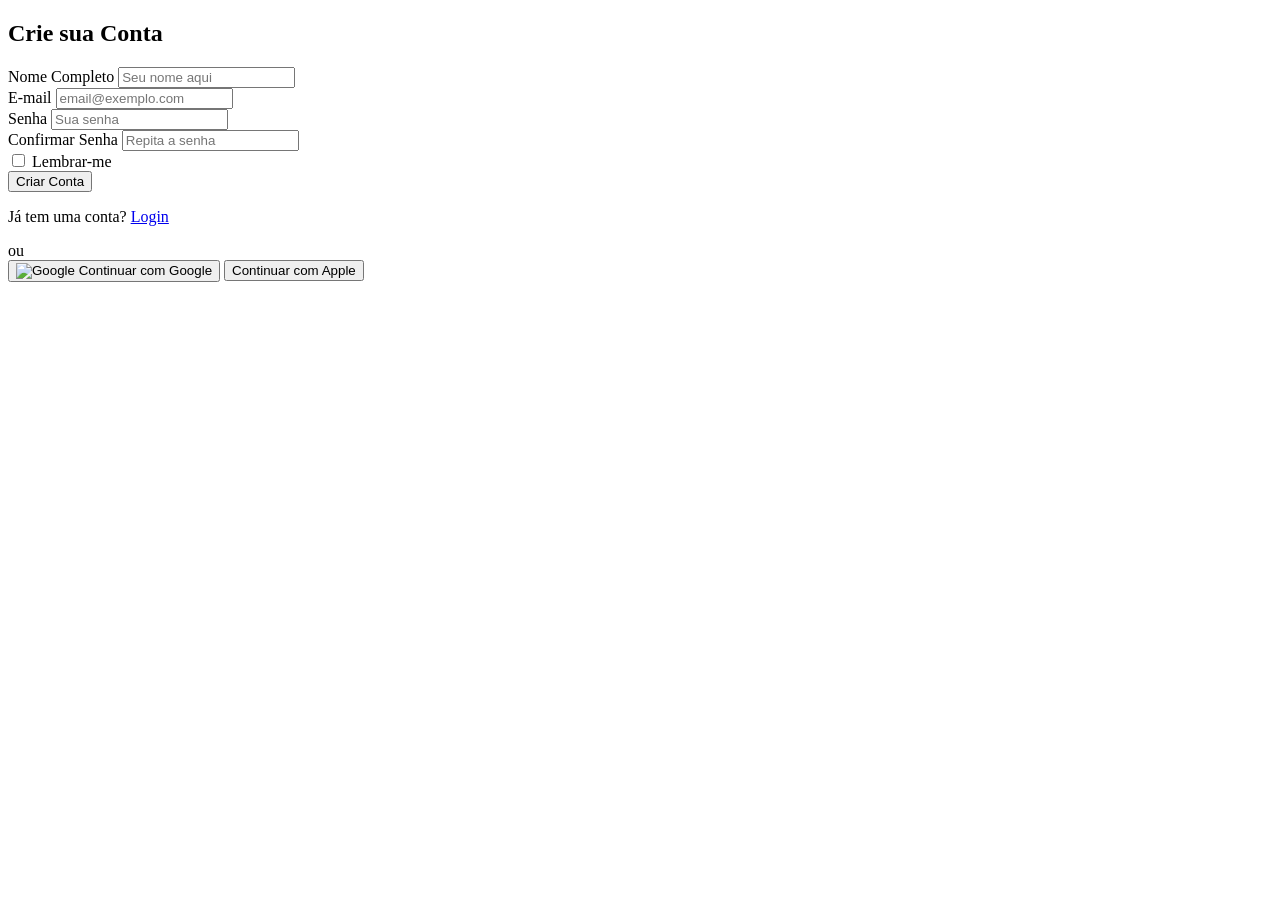
==== templates/cadastro.html @ 8e8ae85b "Meu primeiro commit: Projeto NEXPASS base" ====
<!DOCTYPE html>
<html lang="pt-br">
<head>
    <meta charset="UTF-8">
    <meta name="viewport" content="width=device-width, initial-scale=1.0">
    <title>NEXPASS - Criar Conta</title>
    
    <link rel="preconnect" href="https://fonts.googleapis.com">
    <link rel="preconnect" href="https://fonts.gstatic.com" crossorigin>
    <link href="https://fonts.googleapis.com/css2?family=Montserrat:wght@200;400;500;800&display=swap" rel="stylesheet">
    
    <script src="https://unpkg.com/lucide@latest"></script>
    
    <link rel="stylesheet" href="{{ url_for('static', filename='css/style.css') }}">
</head>
<body class="auth-page">

    <div class="auth-container">
        <div class="auth-card">
            <h2>Crie sua Conta</h2>
            
            <form action="/cadastro" method="POST" class="auth-form">
                <div class="input-group">
                    <label for="name">Nome Completo</label>
                    <input type="text" id="name" name="nome" placeholder="Seu nome aqui" required>
                </div>

                <div class="input-group">
                    <label for="email">E-mail</label>
                    <input type="email" id="email" name="email" placeholder="email@exemplo.com" required>
                </div>

                <div class="input-group">
                    <label for="password">Senha</label>
                    <input type="password" id="password" name="senha" placeholder="Sua senha" required>
                </div>

                <div class="input-group">
                    <label for="confirm-password">Confirmar Senha</label>
                    <input type="password" id="confirm-password" placeholder="Repita a senha" required>
                </div>

                <div class="remember-me">
                    <input type="checkbox" id="remember">
                    <label for="remember">Lembrar-me</label>
                </div>

                <button type="submit" class="btn-primary btn-block">Criar Conta</button>
            </form>

            <p class="auth-footer">
                 Já tem uma conta? <a href="/login">Login</a>
            </p>

            <div class="divider">
                <span>ou</span>
            </div>

            <div class="social-auth">
                <button type="button" class="btn-social">
                    <img src="https://www.google.com/favicon.ico" alt="Google" width="18">
                    Continuar com Google
                </button>
                <button type="button" class="btn-social">
                    <i data-lucide="apple" class="icon-small"></i>
                    Continuar com Apple
                </button>
            </div>
        </div>
    </div>

    <script>
        lucide.createIcons();
    </script>
</body>
</html>
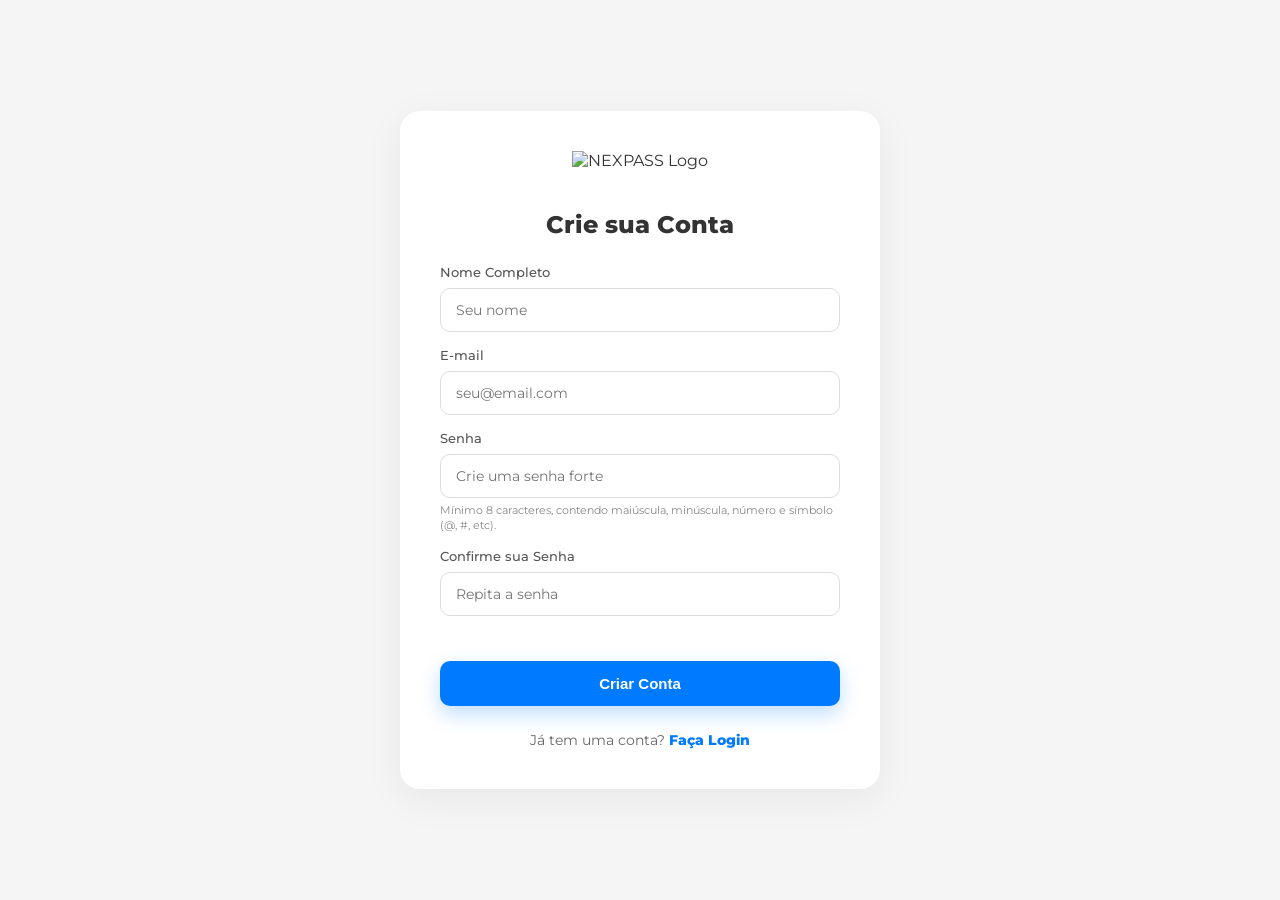
==== commit a4025b78: "🚀 Atualização: Banco Neon (PostgreSQL) e preparação para Cloud Run" ====
--- a/templates/cadastro.html
+++ b/templates/cadastro.html
@@ -7,70 +7,114 @@
     
     <link rel="preconnect" href="https://fonts.googleapis.com">
     <link rel="preconnect" href="https://fonts.gstatic.com" crossorigin>
-    <link href="https://fonts.googleapis.com/css2?family=Montserrat:wght@200;400;500;800&display=swap" rel="stylesheet">
-    
+    <link href="https://fonts.googleapis.com/css2?family=Montserrat:wght@400;500;800&display=swap" rel="stylesheet">
     <script src="https://unpkg.com/lucide@latest"></script>
     
-    <link rel="stylesheet" href="{{ url_for('static', filename='css/style.css') }}">
+    <style>
+        :root {
+            --primary-blue: #007BFF;
+            --hover-blue: #0056B3;
+            --dark-gray: #333333;
+            --light-gray: #F5F5F5;
+            --white: #FFFFFF;
+        }
+
+        body { font-family: 'Montserrat', sans-serif; background-color: var(--light-gray); color: var(--dark-gray); display: flex; justify-content: center; align-items: center; min-height: 100vh; margin: 0; padding: 20px; box-sizing: border-box; }
+        .login-card { background-color: var(--white); padding: 40px; border-radius: 20px; box-shadow: 0 10px 40px rgba(0,0,0,0.06); width: 100%; max-width: 400px; text-align: center; }
+        .logo-img { height: 45px; margin-bottom: 20px; object-fit: contain; }
+        h2 { font-weight: 800; margin-bottom: 25px; font-size: 24px; }
+        
+        .form-group { text-align: left; margin-bottom: 15px; }
+        .form-group label { display: block; font-weight: 500; margin-bottom: 8px; font-size: 13px; color: #555; }
+        .form-group input { width: 100%; padding: 12px 15px; border: 1px solid #ddd; border-radius: 10px; font-family: 'Montserrat', sans-serif; font-size: 14px; box-sizing: border-box; transition: 0.3s; }
+        .form-group input:focus { outline: none; border-color: var(--primary-blue); }
+        
+        .btn-primary { background-color: var(--primary-blue); color: var(--white); padding: 14px; border: none; border-radius: 10px; width: 100%; font-weight: 800; font-size: 15px; cursor: pointer; transition: 0.3s; margin-top: 10px; box-shadow: 0 8px 20px rgba(0, 123, 255, 0.25); }
+        .btn-primary:hover { background-color: var(--hover-blue); transform: translateY(-2px); box-shadow: 0 12px 25px rgba(0, 123, 255, 0.35); }
+        
+        .register-link { margin-top: 25px; font-size: 14px; color: #666; }
+        .register-link a { color: var(--primary-blue); font-weight: 800; text-decoration: none; }
+        .register-link a:hover { text-decoration: underline; }
+
+        /* Estilo da mensagem de erro do Javascript */
+        #erro-msg { color: #dc3545; font-size: 12px; font-weight: 500; text-align: left; margin-top: 5px; min-height: 15px; display: block; }
+        
+        /* Dicas de senha */
+        .senha-dicas { font-size: 11px; color: #888; text-align: left; margin-top: 5px; line-height: 1.4; }
+    </style>
 </head>
-<body class="auth-page">
+<body>
 
-    <div class="auth-container">
-        <div class="auth-card">
-            <h2>Crie sua Conta</h2>
-            
-            <form action="/cadastro" method="POST" class="auth-form">
-                <div class="input-group">
-                    <label for="name">Nome Completo</label>
-                    <input type="text" id="name" name="nome" placeholder="Seu nome aqui" required>
-                </div>
+    <div class="login-card">
+        <img src="{{ url_for('static', filename='img/logo.png') }}" alt="NEXPASS Logo" class="logo-img">
+        <h2>Crie sua Conta</h2>
 
-                <div class="input-group">
-                    <label for="email">E-mail</label>
-                    <input type="email" id="email" name="email" placeholder="email@exemplo.com" required>
-                </div>
-
-                <div class="input-group">
-                    <label for="password">Senha</label>
-                    <input type="password" id="password" name="senha" placeholder="Sua senha" required>
-                </div>
-
-                <div class="input-group">
-                    <label for="confirm-password">Confirmar Senha</label>
-                    <input type="password" id="confirm-password" placeholder="Repita a senha" required>
-                </div>
-
-                <div class="remember-me">
-                    <input type="checkbox" id="remember">
-                    <label for="remember">Lembrar-me</label>
-                </div>
-
-                <button type="submit" class="btn-primary btn-block">Criar Conta</button>
-            </form>
-
-            <p class="auth-footer">
-                 Já tem uma conta? <a href="/login">Login</a>
-            </p>
-
-            <div class="divider">
-                <span>ou</span>
+        <form action="/cadastro" method="POST" onsubmit="return validarCadastro()">
+            <div class="form-group">
+                <label for="nome">Nome Completo</label>
+                <input type="text" id="nome" name="nome" placeholder="Seu nome" required>
             </div>
 
-            <div class="social-auth">
-                <button type="button" class="btn-social">
-                    <img src="https://www.google.com/favicon.ico" alt="Google" width="18">
-                    Continuar com Google
-                </button>
-                <button type="button" class="btn-social">
-                    <i data-lucide="apple" class="icon-small"></i>
-                    Continuar com Apple
-                </button>
+            <div class="form-group">
+                <label for="email">E-mail</label>
+                <input type="email" id="email" name="email" placeholder="seu@email.com" required>
             </div>
+            
+            <div class="form-group">
+                <label for="senha">Senha</label>
+                <input type="password" id="senha" name="senha" placeholder="Crie uma senha forte" required>
+                <div class="senha-dicas">Mínimo 8 caracteres, contendo maiúscula, minúscula, número e símbolo (@, #, etc).</div>
+            </div>
+
+            <div class="form-group">
+                <label for="confirmar_senha">Confirme sua Senha</label>
+                <input type="password" id="confirmar_senha" name="confirmar_senha" placeholder="Repita a senha" required>
+                <span id="erro-msg"></span>
+            </div>
+            
+            <button type="submit" class="btn-primary">Criar Conta</button>
+        </form>
+        
+        <div class="register-link">
+            Já tem uma conta? <a href="/login">Faça Login</a>
         </div>
     </div>
 
     <script>
-        lucide.createIcons();
+        
+        function validarCadastro() {
+            const email = document.getElementById('email').value;
+            const senha = document.getElementById('senha').value;
+            const confirmarSenha = document.getElementById('confirmar_senha').value;
+            const erroMsg = document.getElementById('erro-msg');
+            
+            // Nova Regra de E-mail: Exige o @ e o ponto (ex: .com)
+            const regexEmail = /^[a-zA-Z0-9._%+-]+@[a-zA-Z0-9.-]+\.[a-zA-Z]{2,}$/;
+            // Regra da Senha Forte
+            const regexSenha = /^(?=.*[a-z])(?=.*[A-Z])(?=.*\d)(?=.*[@$!%*?&])[A-Za-z\d@$!%*?&]{8,}$/;
+
+            if (!regexEmail.test(email)) {
+                erroMsg.textContent = "Digite um e-mail válido (ex: seu@email.com).";
+                document.getElementById('email').focus();
+                return false;
+            }
+
+            if (senha !== confirmarSenha) {
+                erroMsg.textContent = "As senhas não coincidem!";
+                document.getElementById('confirmar_senha').focus();
+                return false;
+            }
+
+            if (!regexSenha.test(senha)) {
+                erroMsg.textContent = "A senha não atende aos requisitos de segurança.";
+                document.getElementById('senha').focus();
+                return false;
+            }
+
+            erroMsg.textContent = "";
+            return true;
+        }
     </script>
+
 </body>
 </html>
